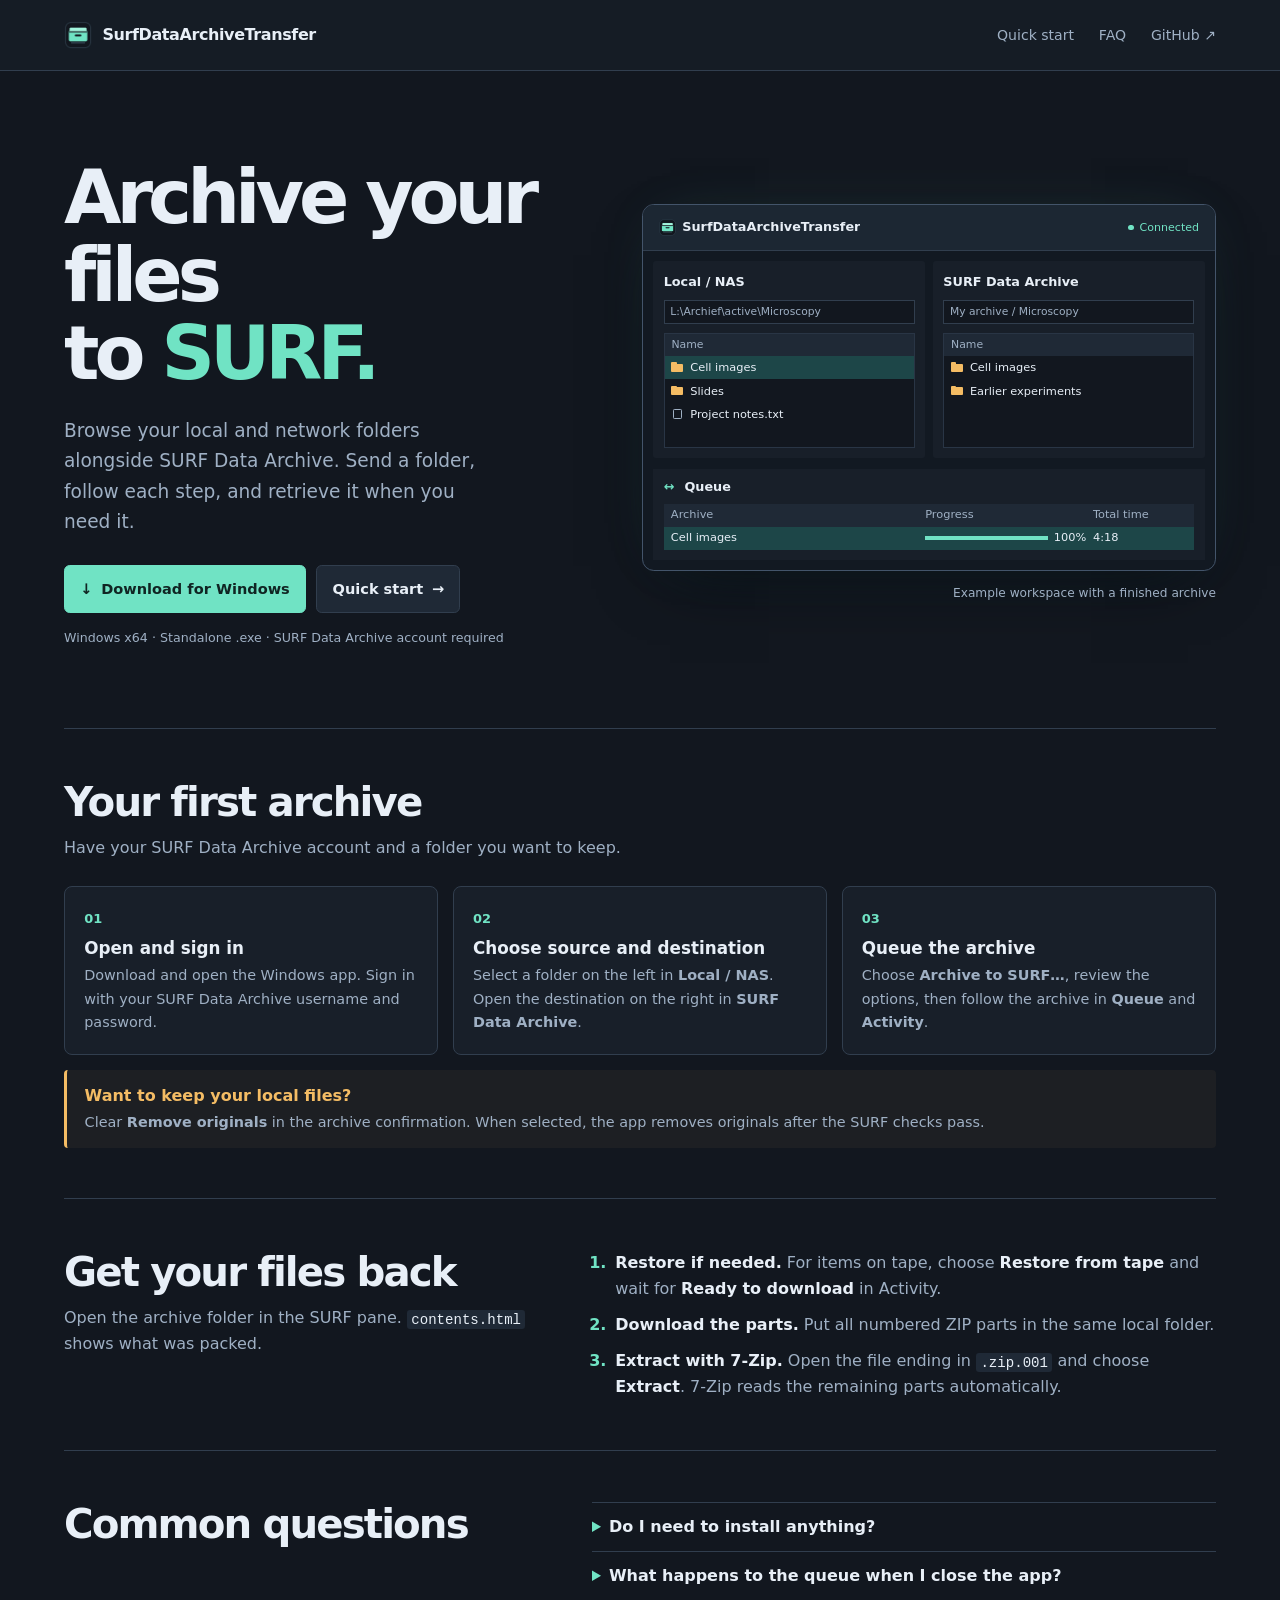
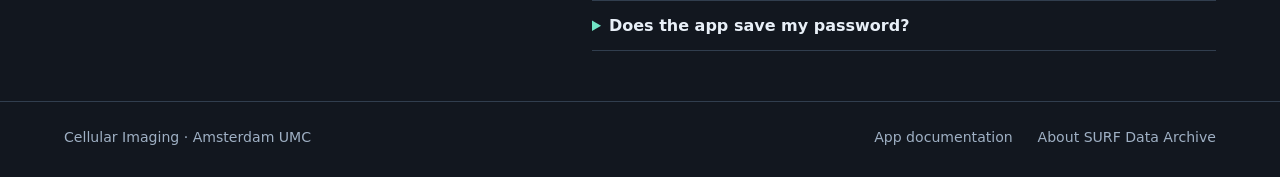
==== docs/index.html @ 010753ce "Add startup splash, queue timing, and GitHub Pages guide" ====
<!doctype html>
<html lang="en">
<head>
  <meta charset="utf-8">
  <meta name="viewport" content="width=device-width, initial-scale=1">
  <meta name="description" content="A Windows app for sending folders to SURF Data Archive and checking that they arrived intact.">
  <meta name="theme-color" content="#12171f">
  <title>SurfDataArchiveTransfer · Windows guide</title>
  <link rel="icon" href="app.ico">
  <link rel="stylesheet" href="site.css">
</head>
<body>
  <a class="skip-link" href="#main">Skip to content</a>
  <header class="site-header">
    <div class="wrap header-inner">
      <a class="brand" href="./">
        <img src="app.ico" alt="" width="28" height="28">
        <span>SurfDataArchiveTransfer</span>
      </a>
      <nav aria-label="Main navigation">
        <a href="#quick-start">Quick start</a>
        <a href="#faq">FAQ</a>
        <a href="https://github.com/Cellular-Imaging-Amsterdam-UMC/archief_to_surfarchive">GitHub <span aria-hidden="true">↗</span></a>
      </nav>
    </div>
  </header>

  <main class="wrap" id="main">
    <section class="hero" aria-labelledby="page-heading">
      <div class="hero-copy">
        <h1 id="page-heading">Archive your files<br>to <em>SURF.</em></h1>
        <p class="intro">Browse your local and network folders alongside SURF Data Archive. Send a folder, follow each step, and retrieve it when you need it.</p>
        <div class="hero-actions">
          <a class="button primary" href="https://github.com/Cellular-Imaging-Amsterdam-UMC/archief_to_surfarchive/releases/latest/download/SurfDataArchiveTransfer.exe">
            <span aria-hidden="true">↓</span> Download for Windows
          </a>
          <a class="button secondary" href="#quick-start">Quick start <span aria-hidden="true">→</span></a>
        </div>
        <p class="requirements">Windows x64 · Standalone .exe · SURF Data Archive account required</p>
      </div>

      <figure class="preview">
        <div class="app-window" role="img" aria-label="Illustration of the app with local microscopy folders on the left, a SURF archive on the right, and queue progress below.">
          <div aria-hidden="true">
            <div class="app-title">
              <span class="app-name"><img src="app.ico" alt="" width="17" height="17"> SurfDataArchiveTransfer</span>
              <span class="connected">Connected</span>
            </div>
            <div class="app-panes">
              <div class="pane">
                <strong>Local / NAS</strong>
                <div class="location">L:\Archief\active\Microscopy</div>
                <div class="app-list">
                  <span class="app-list-header">Name</span>
                  <span class="file-row selected"><i class="folder"></i> Cell images</span>
                  <span class="file-row"><i class="folder"></i> Slides</span>
                  <span class="file-row"><i class="file"></i> Project notes.txt</span>
                </div>
              </div>
              <div class="pane">
                <strong>SURF Data Archive</strong>
                <div class="location">My archive / Microscopy</div>
                <div class="app-list">
                  <span class="app-list-header">Name</span>
                  <span class="file-row"><i class="folder"></i> Cell images</span>
                  <span class="file-row"><i class="folder"></i> Earlier experiments</span>
                </div>
              </div>
            </div>
            <div class="app-queue">
              <div class="queue-title"><span>↔</span> Queue</div>
              <div class="queue-row queue-header"><span>Archive</span><span>Progress</span><span>Total time</span></div>
              <div class="queue-row"><span>Cell images</span><span class="mini-progress"><i></i> 100%</span><span>4:18</span></div>
            </div>
          </div>
        </div>
        <figcaption>Example workspace with a finished archive</figcaption>
      </figure>
    </section>

    <section class="guide-section" id="quick-start" aria-labelledby="start-heading">
      <div class="section-heading">
        <h2 id="start-heading">Your first archive</h2>
        <p>Have your SURF Data Archive account and a folder you want to keep.</p>
      </div>
      <ol class="steps">
        <li>
          <span class="step-number" aria-hidden="true">01</span>
          <h3>Open and sign in</h3>
          <p>Download and open the Windows app. Sign in with your SURF Data Archive username and password.</p>
        </li>
        <li>
          <span class="step-number" aria-hidden="true">02</span>
          <h3>Choose source and destination</h3>
          <p>Select a folder on the left in <strong>Local / NAS</strong>. Open the destination on the right in <strong>SURF Data Archive</strong>.</p>
        </li>
        <li>
          <span class="step-number" aria-hidden="true">03</span>
          <h3>Queue the archive</h3>
          <p>Choose <strong>Archive to SURF…</strong>, review the options, then follow the archive in <strong>Queue</strong> and <strong>Activity</strong>.</p>
        </li>
      </ol>
      <aside class="notice">
        <strong>Want to keep your local files?</strong>
        <p>Clear <strong>Remove originals</strong> in the archive confirmation. When selected, the app removes originals after the SURF checks pass.</p>
      </aside>
    </section>

    <section class="guide-section restore" aria-labelledby="restore-heading">
      <div class="section-heading">
        <h2 id="restore-heading">Get your files back</h2>
        <p>Open the archive folder in the SURF pane. <code>contents.html</code> shows what was packed.</p>
      </div>
      <ol class="restore-steps">
        <li><strong>Restore if needed.</strong> For items on tape, choose <strong>Restore from tape</strong> and wait for <strong>Ready to download</strong> in Activity.</li>
        <li><strong>Download the parts.</strong> Put all numbered ZIP parts in the same local folder.</li>
        <li><strong>Extract with 7-Zip.</strong> Open the file ending in <code>.zip.001</code> and choose <strong>Extract</strong>. 7-Zip reads the remaining parts automatically.</li>
      </ol>
    </section>

    <section class="guide-section faq-section" id="faq" aria-labelledby="faq-heading">
      <h2 id="faq-heading">Common questions</h2>
      <div class="faq">
        <details>
          <summary>Do I need to install anything?</summary>
          <p>The Windows app is a standalone executable with the .NET runtime included. Use <a href="https://www.7-zip.org/">7-Zip</a> to open multipart archives. Windows may show a publisher warning for the test-signed download.</p>
        </details>
        <details>
          <summary>What happens to the queue when I close the app?</summary>
          <p>The app saves the queue for your SURF account. After sign-in, waiting jobs start automatically and paused jobs stay paused. If an interrupted upload has a local recovery package, use its recovery icon.</p>
        </details>
        <details>
          <summary>Does the app save my password?</summary>
          <p>Enter your password when you sign in. The <strong>Remember username</strong> option saves only your username on this PC.</p>
        </details>
      </div>
    </section>
  </main>

  <footer class="site-footer">
    <div class="wrap footer-inner">
      <span>Cellular Imaging · Amsterdam UMC</span>
      <div>
        <a href="https://github.com/Cellular-Imaging-Amsterdam-UMC/archief_to_surfarchive#readme">App documentation</a>
        <a href="https://servicedesk.surf.nl/wiki/spaces/WIKI/pages/1474651/Data+Archive">About SURF Data Archive</a>
      </div>
    </div>
  </footer>
</body>
</html>
---- docs/site.css ----
:root {
  color-scheme: dark;
  --page: #12171f;
  --panel: #181f29;
  --raised: #1f2936;
  --rule: #313e4e;
  --ink: #e8eff7;
  --muted: #9fb0c4;
  --mint: #70e3c4;
  --selected: #1d4648;
  --amber: #f4bc64;
  font: 1rem/1.62 "Segoe UI", system-ui, sans-serif;
  scroll-behavior: smooth;
}

*, *::before, *::after { box-sizing: border-box; }
body { margin: 0; color: var(--ink); background: var(--page); }
h1, h2, h3, p, figure { margin: 0; }
a { color: var(--mint); text-underline-offset: .23em; }
a:hover { color: var(--ink); }
a:focus-visible, summary:focus-visible { outline: 2px solid var(--mint); outline-offset: .25rem; border-radius: .2rem; }
strong { font-weight: 650; }
.wrap { width: min(72rem, calc(100% - 5rem)); margin-inline: auto; }
.skip-link { position: absolute; top: .75rem; left: 1rem; z-index: 3; padding: .65rem 1rem; background: var(--panel); transform: translateY(-150%); }
.skip-link:focus { transform: none; }
.site-header { border-bottom: 1px solid var(--rule); background: #151c25; }
.header-inner, .footer-inner { display: flex; align-items: center; justify-content: space-between; gap: 1rem; }
.header-inner { min-height: 4.4rem; }
.brand { display: inline-flex; align-items: center; gap: .65rem; color: var(--ink); text-decoration: none; font-weight: 700; letter-spacing: -.025em; }
.brand img, .app-name img { flex: none; }
nav, .footer-inner div { display: flex; flex-wrap: wrap; column-gap: 1.55rem; row-gap: .25rem; }
nav a, .footer-inner a { color: var(--muted); font-size: .88rem; text-decoration: none; }
nav a:hover, .footer-inner a:hover { color: var(--mint); }

.hero { display: grid; grid-template-columns: minmax(0, 1fr) minmax(0, 1.1fr); align-items: center; gap: 3.5rem; padding-block: 5.5rem 5rem; }
h1 { font-size: clamp(2.85rem, 5.8vw, 4.65rem); line-height: 1.05; letter-spacing: -.067em; font-weight: 740; }
h1 em { color: var(--mint); font-style: normal; }
.intro { max-width: 35ch; margin-top: 1.45rem; color: var(--muted); font-size: 1.16rem; }
.hero-actions { display: flex; flex-wrap: wrap; gap: .65rem; margin-top: 1.8rem; }
.button { display: inline-flex; min-height: 2.95rem; align-items: center; justify-content: center; gap: .55rem; padding: .5rem .95rem; border: 1px solid var(--rule); border-radius: .36rem; font-size: .91rem; font-weight: 680; text-decoration: none; }
.button.primary { color: #102523; background: var(--mint); border-color: var(--mint); }
.button.primary:hover { background: #9df0d9; border-color: #9df0d9; }
.button.secondary { color: var(--ink); background: var(--raised); }
.button.secondary:hover { border-color: var(--muted); }
.requirements { font-size: .79rem; color: var(--muted); margin-top: .95rem; }

.preview { min-width: 0; }
.app-window {
  background: #121922;
  border: 1px solid #43546a;
  border-radius: .74rem;
  overflow: hidden;
  box-shadow: 0 23px 65px -28px #03080e, 0 0 55px -29px #50af985f;
  font-size: .8rem;
}
.app-title { display: flex; justify-content: space-between; align-items: center; gap: .45rem; padding: .75rem 1rem; background: #1c2733; border-bottom: 1px solid var(--rule); }
.app-name { display: inline-flex; align-items: center; gap: .4rem; overflow: hidden; min-width: 0; white-space: nowrap; text-overflow: ellipsis; font-weight: 670; }
.connected { display: inline-flex; align-items: center; gap: .35rem; color: var(--mint); font-size: .69rem; }
.connected::before { content: ""; width: .36rem; height: .36rem; border-radius: 50%; background: currentColor; }
.app-panes { display: grid; grid-template-columns: repeat(2, minmax(0, 1fr)); gap: .5rem; padding: .65rem .65rem .5rem; }
.pane { padding: .65rem; background: var(--panel); border-radius: .2rem; }
.location { overflow: hidden; white-space: nowrap; text-overflow: ellipsis; margin-top: .45rem; padding: .15rem .35rem; border: 1px solid var(--rule); color: var(--muted); font-size: .67rem; background: var(--page); }
.app-list { min-height: 7.2rem; margin-top: .55rem; border: 1px solid #293545; background: var(--page); }
.app-list-header, .file-row { display: flex; align-items: center; gap: .45rem; padding: .15rem .42rem; white-space: nowrap; overflow: hidden; }
.app-list-header { background: var(--raised); color: var(--muted); font-size: .68rem; }
.file-row { font-size: .71rem; }
.file-row.selected { background: var(--selected); }
.folder { width: .73rem; height: .5rem; flex: none; margin-top: .09rem; border-radius: .06rem; background: var(--amber); position: relative; }
.folder::before { content: ""; position: absolute; top: -.12rem; left: 0; width: .32rem; height: .14rem; border-radius: .06rem .06rem 0 0; background: var(--amber); }
.file { width: .55rem; height: .65rem; margin-inline: .09rem; border-radius: .08rem; border: 1px solid var(--muted); flex: none; }
.app-queue { margin: .15rem .65rem .65rem; padding: .55rem .65rem .62rem; background: var(--panel); }
.queue-title { margin-bottom: .36rem; font-weight: 640; }
.queue-title span { margin-right: .35rem; color: var(--mint); }
.queue-row { display: grid; grid-template-columns: minmax(0, 1fr) minmax(4.2rem, .65fr) minmax(3.4rem, .38fr); align-items: center; gap: .42rem; padding: .22rem .45rem; background: var(--selected); font-size: .71rem; line-height: 1.4; }
.queue-header { background: var(--raised); color: var(--muted); }
.mini-progress { display: flex; align-items: center; gap: .35rem; }
.mini-progress i { flex: 1; height: .28rem; background: var(--mint); }
figcaption { margin-top: .8rem; color: var(--muted); font-size: .76rem; text-align: right; }

.guide-section { border-top: 1px solid var(--rule); padding-block: 3.15rem; scroll-margin-top: 1.25rem; }
h2 { font-size: clamp(1.75rem, 3.15vw, 2.55rem); line-height: 1.12; letter-spacing: -.047em; }
.section-heading > p { color: var(--muted); margin-top: .65rem; }
.steps { display: grid; grid-template-columns: repeat(3, minmax(0, 1fr)); gap: .9rem; padding: 0; margin: 1.55rem 0 0; list-style: none; }
.steps li { border: 1px solid var(--rule); border-radius: .5rem; background: var(--panel); padding: 1.15rem 1.2rem 1.25rem; }
.step-number { color: var(--mint); font-size: .81rem; font-weight: 700; font-variant-numeric: tabular-nums; }
.steps h3 { margin: .45rem 0 .3rem; font-size: 1.05rem; line-height: 1.25; }
.steps p, .notice p { color: var(--muted); font-size: .9rem; }
.notice { margin-top: .9rem; padding: .85rem 1.1rem; border-radius: .25rem; border-inline-start: 3px solid var(--amber); background: #f4bc640c; }
.notice > strong { color: var(--amber); }
.notice p { margin-top: .12rem; }
.restore { display: grid; grid-template-columns: 1fr 1.3fr; gap: 3rem; }
.restore-steps { padding-inline-start: 1.25rem; margin: 0; display: grid; gap: .65rem; }
.restore-steps li { padding-inline-start: .2rem; color: var(--muted); }
.restore-steps strong { color: var(--ink); }
.restore-steps li::marker { color: var(--mint); font-weight: 650; }
code { background: var(--raised); border-radius: .2rem; padding: .1rem .27rem; color: var(--ink); font-size: .88em; }
.faq-section { display: grid; grid-template-columns: 1fr 1.3fr; gap: 3rem; }
.faq details { border-bottom: 1px solid var(--rule); }
.faq details:first-child { border-top: 1px solid var(--rule); }
summary { cursor: pointer; padding-block: .7rem; font-weight: 650; }
summary:hover, summary::marker { color: var(--mint); }
.faq p { padding-bottom: .8rem; color: var(--muted); font-size: .9rem; }
.site-footer { border-top: 1px solid var(--rule); padding-block: 1.5rem 1.75rem; color: var(--muted); font-size: .88rem; }

@media (max-width: 58rem) {
  .wrap { width: min(72rem, calc(100% - 3rem)); }
  .hero { gap: 1.6rem; padding-block: 4rem 3.3rem; }
}

@media (max-width: 45rem) {
  .wrap { width: calc(100% - 2.25rem); }
  .hero, .restore, .faq-section { grid-template-columns: 1fr; }
  .hero { gap: 2.1rem; padding-block: 3.2rem 2.6rem; }
  .intro { max-width: 44ch; }
  .preview { max-width: 34rem; }
  .steps { grid-template-columns: 1fr; }
  .guide-section { padding-block: 2.35rem; }
  .restore, .faq-section { gap: 1.35rem; }
  .header-inner { min-height: auto; padding-block: .7rem; }
  .header-inner, .footer-inner { align-items: flex-start; flex-direction: column; gap: .45rem; }
  nav { padding-left: .05rem; }
}

@media (max-width: 24rem) {
  .wrap { width: calc(100% - 1.5rem); }
  .app-window { font-size: .7rem; }
  .app-title { padding-inline: .65rem; }
  .app-panes { gap: .35rem; padding-inline: .4rem; }
  .pane { padding: .4rem; }
  .app-queue { margin-inline: .4rem; }
}

@media (prefers-reduced-motion: reduce) {
  :root { scroll-behavior: auto; }
}
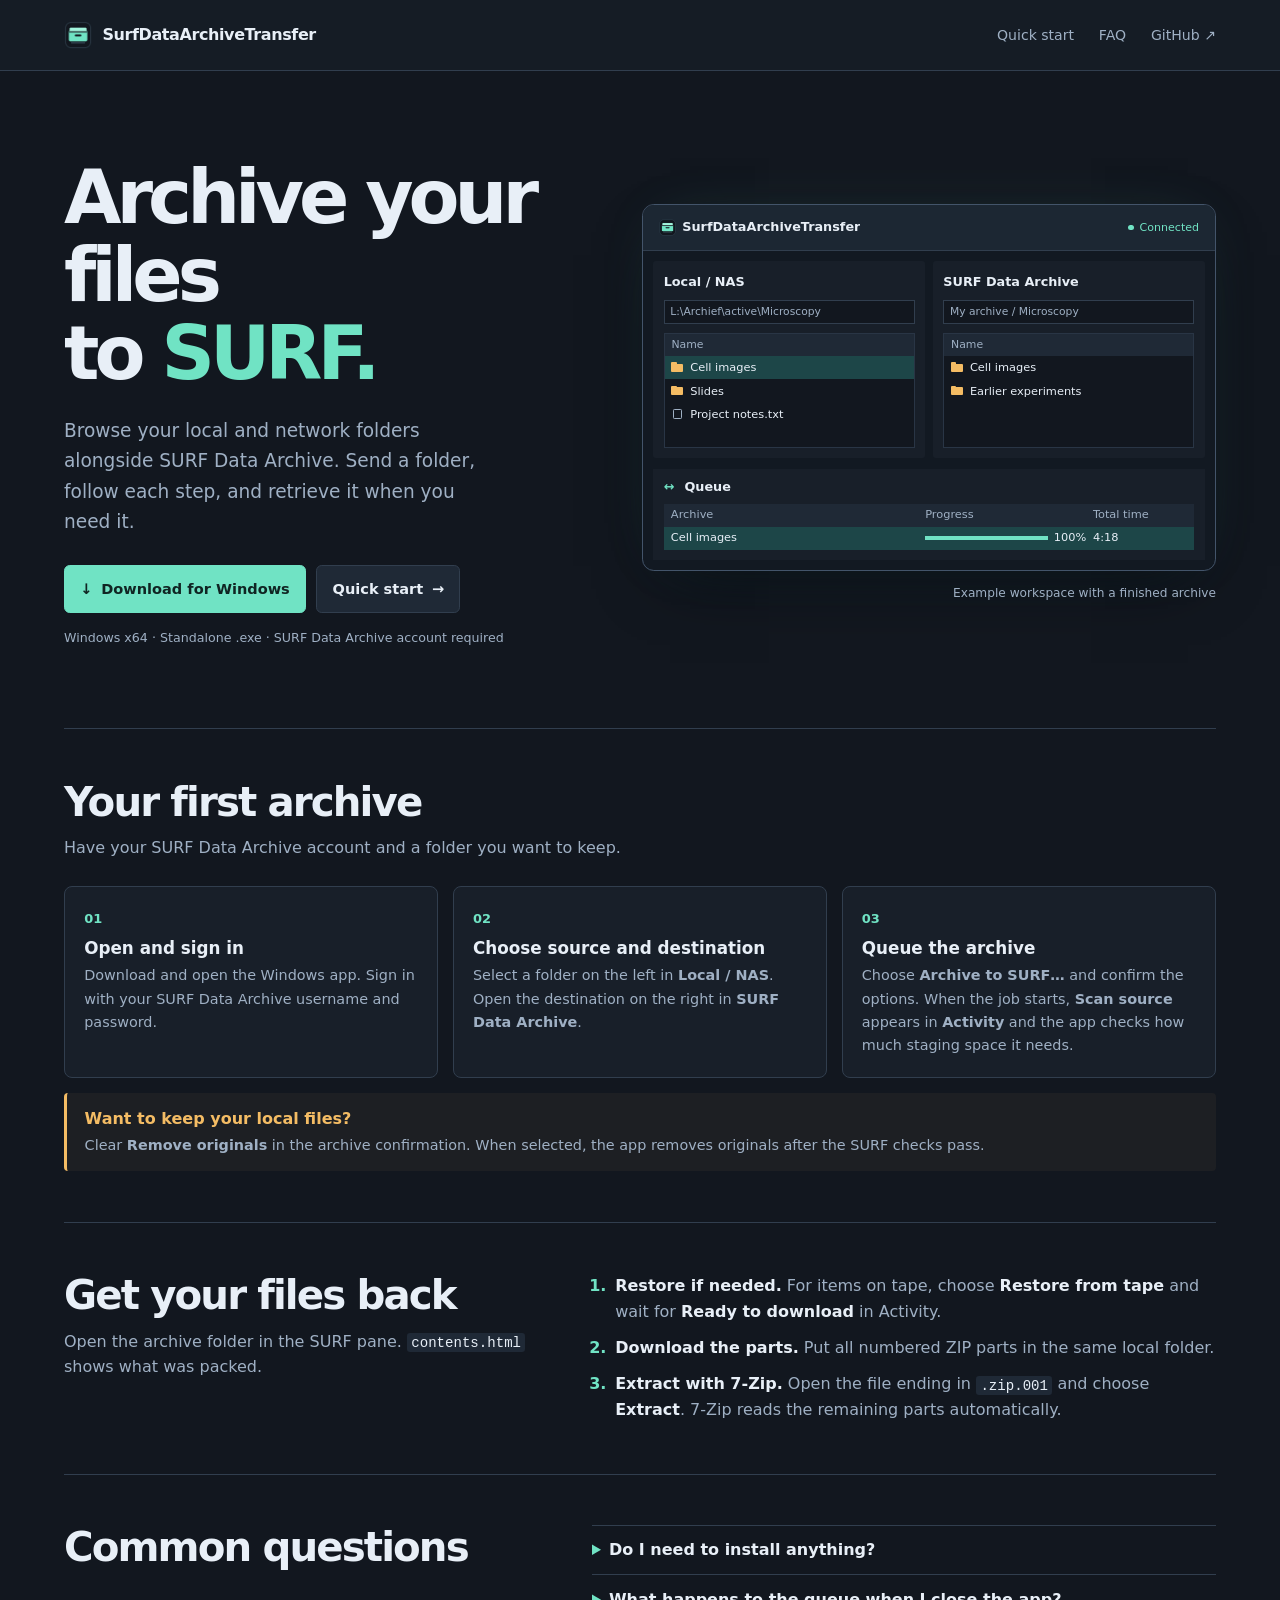
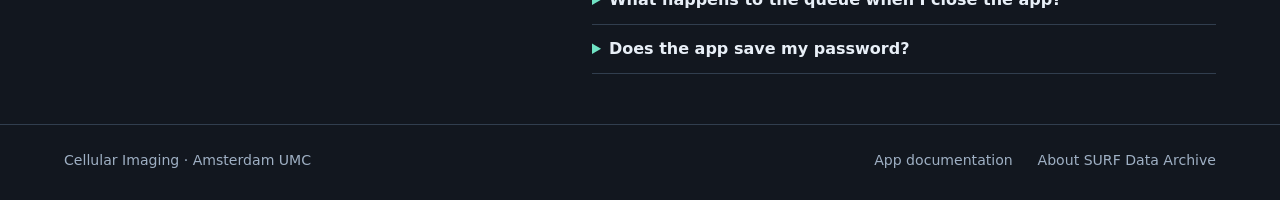
==== commit 7ada3883: "Make source scanning the first archive activity" ====
--- a/docs/index.html
+++ b/docs/index.html
@@ -97,7 +97,7 @@
         <li>
           <span class="step-number" aria-hidden="true">03</span>
           <h3>Queue the archive</h3>
-          <p>Choose <strong>Archive to SURF…</strong>, review the options, then follow the archive in <strong>Queue</strong> and <strong>Activity</strong>.</p>
+          <p>Choose <strong>Archive to SURF…</strong> and confirm the options. When the job starts, <strong>Scan source</strong> appears in <strong>Activity</strong> and the app checks how much staging space it needs.</p>
         </li>
       </ol>
       <aside class="notice">
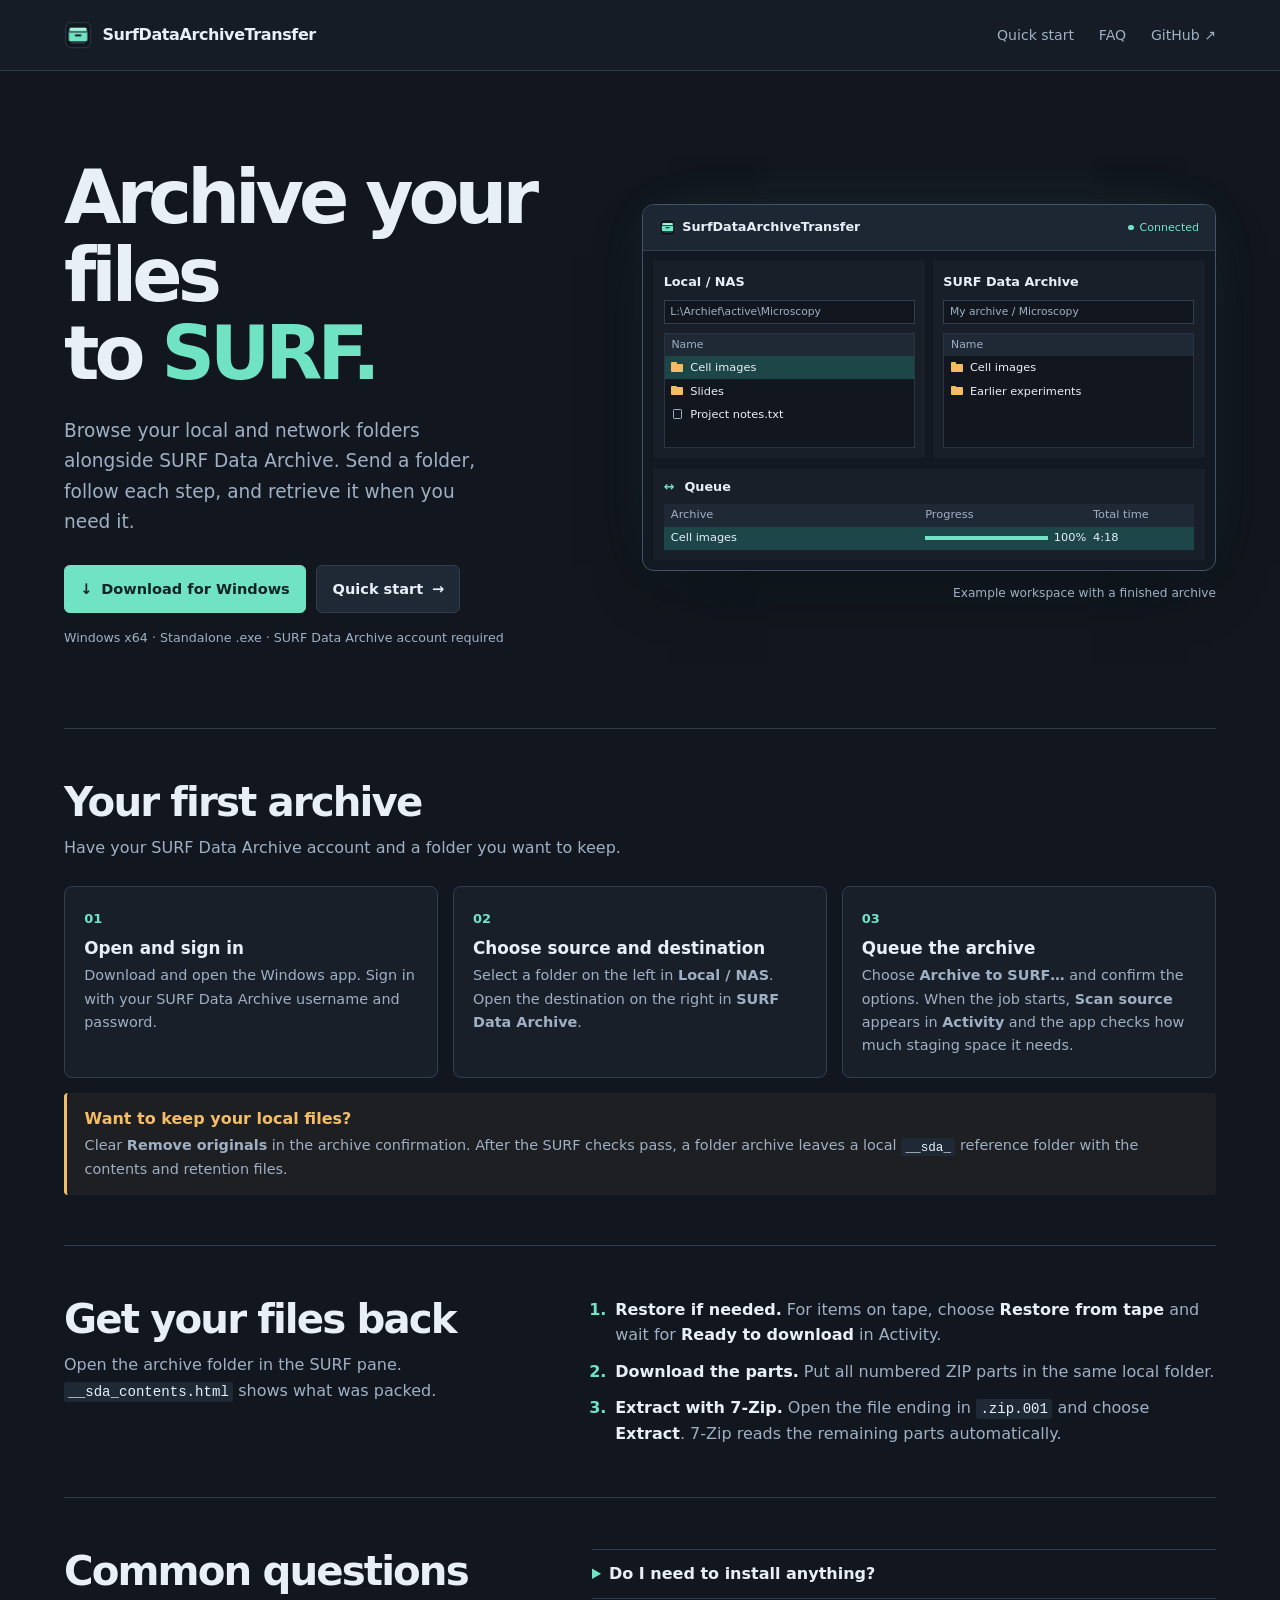
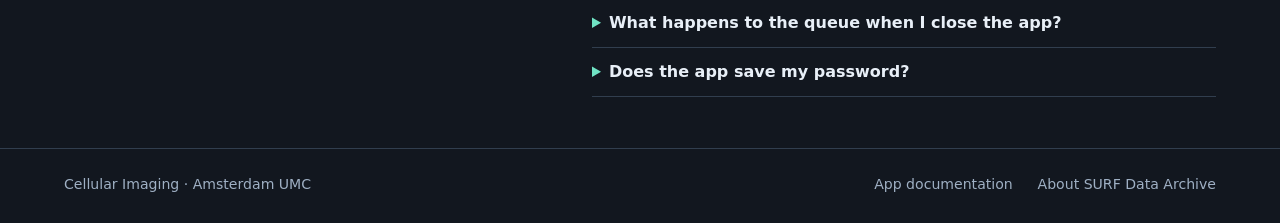
==== commit 6b5e13d1: "Keep local archive references and add session diagnostics" ====
--- a/docs/index.html
+++ b/docs/index.html
@@ -102,14 +102,14 @@
       </ol>
       <aside class="notice">
         <strong>Want to keep your local files?</strong>
-        <p>Clear <strong>Remove originals</strong> in the archive confirmation. When selected, the app removes originals after the SURF checks pass.</p>
+        <p>Clear <strong>Remove originals</strong> in the archive confirmation. After the SURF checks pass, a folder archive leaves a local <code>__sda_</code> reference folder with the contents and retention files.</p>
       </aside>
     </section>
 
     <section class="guide-section restore" aria-labelledby="restore-heading">
       <div class="section-heading">
         <h2 id="restore-heading">Get your files back</h2>
-        <p>Open the archive folder in the SURF pane. <code>contents.html</code> shows what was packed.</p>
+        <p>Open the archive folder in the SURF pane. <code>__sda_contents.html</code> shows what was packed.</p>
       </div>
       <ol class="restore-steps">
         <li><strong>Restore if needed.</strong> For items on tape, choose <strong>Restore from tape</strong> and wait for <strong>Ready to download</strong> in Activity.</li>
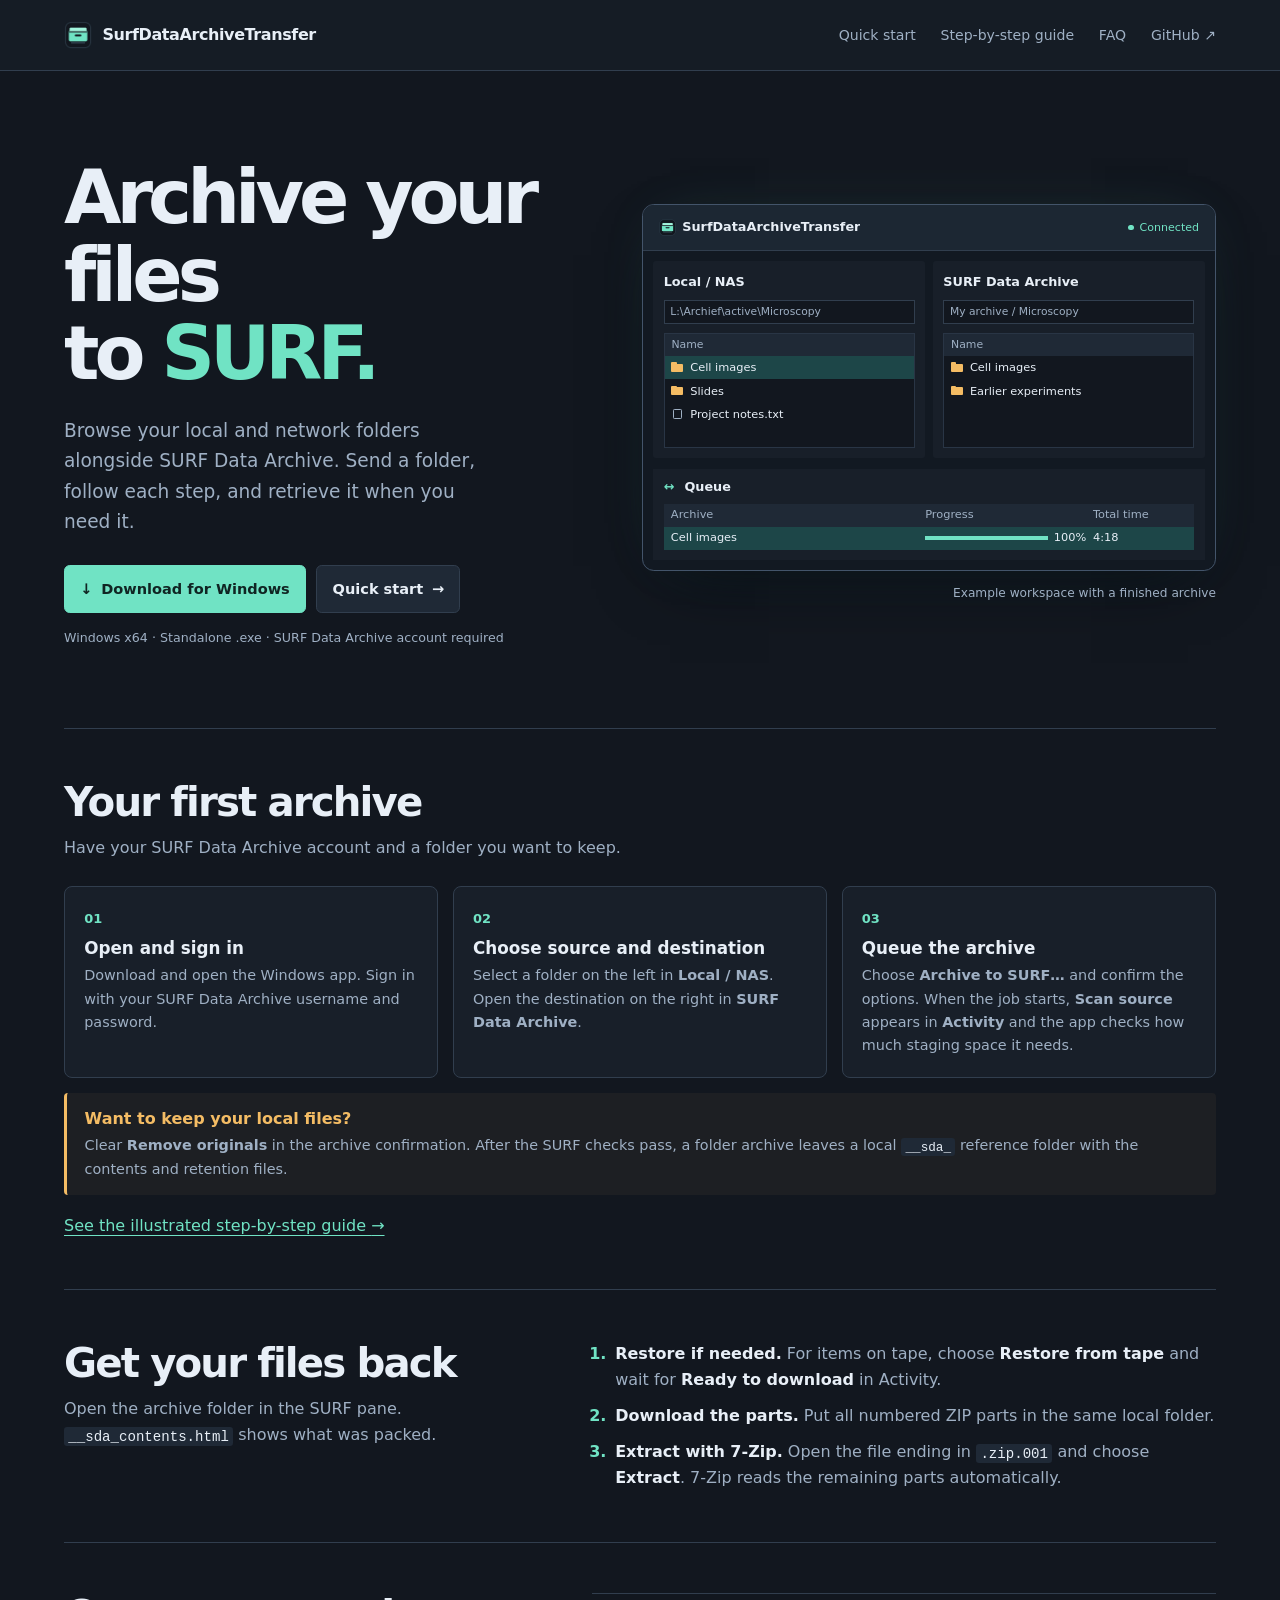
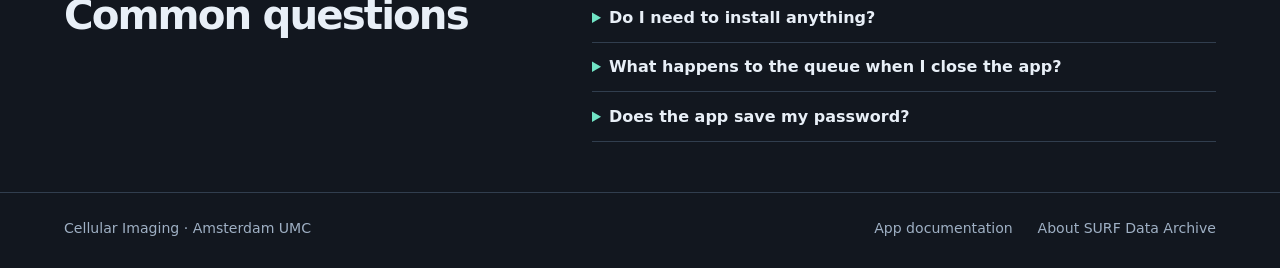
==== commit 92978b81: "Record archive sources, refresh the local pane, and document workflows" ====
--- a/docs/index.html
+++ b/docs/index.html
@@ -19,6 +19,7 @@
       </a>
       <nav aria-label="Main navigation">
         <a href="#quick-start">Quick start</a>
+        <a href="step-by-step.html">Step-by-step guide</a>
         <a href="#faq">FAQ</a>
         <a href="https://github.com/Cellular-Imaging-Amsterdam-UMC/archief_to_surfarchive">GitHub <span aria-hidden="true">↗</span></a>
       </nav>
@@ -104,6 +105,7 @@
         <strong>Want to keep your local files?</strong>
         <p>Clear <strong>Remove originals</strong> in the archive confirmation. After the SURF checks pass, a folder archive leaves a local <code>__sda_</code> reference folder with the contents and retention files.</p>
       </aside>
+      <p class="guide-link"><a href="step-by-step.html">See the illustrated step-by-step guide <span aria-hidden="true">→</span></a></p>
     </section>
 
     <section class="guide-section restore" aria-labelledby="restore-heading">
--- a/docs/site.css
+++ b/docs/site.css
@@ -102,6 +102,33 @@
 .faq p { padding-bottom: .8rem; color: var(--muted); font-size: .9rem; }
 .site-footer { border-top: 1px solid var(--rule); padding-block: 1.5rem 1.75rem; color: var(--muted); font-size: .88rem; }
 
+nav a[aria-current="page"] { color: var(--mint); }
+.guide-link { margin-top: 1.15rem; }
+.walkthrough { max-width: 63rem; }
+.guide-intro { padding-block: clamp(2.5rem, 7vw, 4.65rem) 2.6rem; }
+.guide-intro .intro { max-width: 57ch; }
+.guide-contents { row-gap: .5rem; margin-top: 1.6rem; }
+.guide-contents a { color: var(--mint); border: 1px solid var(--rule); border-radius: .35rem; padding: .32rem .62rem; }
+.guide-contents a:hover { border-color: var(--mint); }
+.walkthrough section > p, .walkthrough-steps li, .metadata-list dd { max-width: 76ch; color: var(--muted); }
+.walkthrough section > p { margin-top: .85rem; }
+.walkthrough section > h3 { margin-top: 1.5rem; }
+.walkthrough-steps { display: grid; gap: .82rem; margin: 1rem 0; padding-inline-start: 1.5rem; }
+.walkthrough-steps li { padding-inline-start: .25rem; }
+.walkthrough-steps li::marker { color: var(--mint); font-weight: 650; }
+.walkthrough-steps strong, .walkthrough section p strong { color: var(--ink); }
+.walkthrough code { overflow-wrap: anywhere; }
+.walkthrough kbd { border: 1px solid var(--rule); border-radius: .25rem; color: var(--ink); padding: .025rem .26rem; }
+.guide-shot { margin-top: 1.35rem; }
+.guide-shot a { display: block; width: fit-content; max-width: 100%; }
+.guide-shot img { display: block; max-width: 100%; height: auto; border: 1px solid var(--rule); border-radius: .5rem; }
+.guide-shot figcaption { text-align: left; font-size: .85rem; margin-top: .55rem; }
+.dialog-shot { max-width: 52rem; }
+.metadata-list { display: grid; margin-top: 1.15rem; gap: .75rem; }
+.metadata-list > div { background: var(--panel); border: 1px solid var(--rule); border-radius: .45rem; padding: .75rem 1rem; }
+.metadata-list dt { font-weight: 650; }
+.metadata-list dd { margin: .3rem 0 0; }
+
 @media (max-width: 58rem) {
   .wrap { width: min(72rem, calc(100% - 3rem)); }
   .hero { gap: 1.6rem; padding-block: 4rem 3.3rem; }
